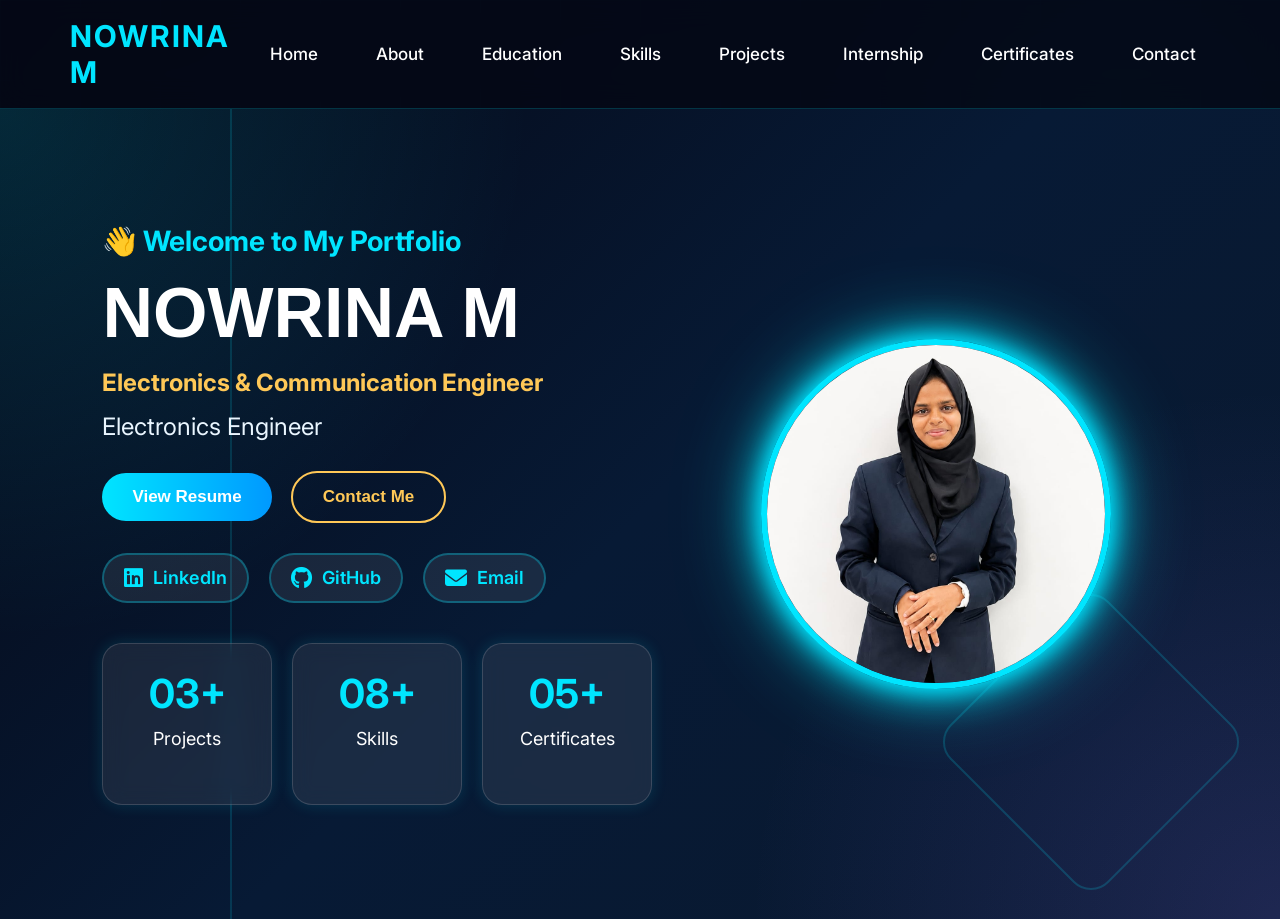
==== home.html @ 6d5f5b17 "initialize portfolio website" ====
<!DOCTYPE html>
<html lang="en">

<head>
    <meta charset="UTF-8">
    <meta name="viewport" content="width=device-width, initial-scale=1.0">
    <title>Home - Nowrina Portfolio</title>

    <link rel="stylesheet" href="css/common.css">
    <link rel="stylesheet" href="css/home.css">
    <link rel="stylesheet" href="https://cdnjs.cloudflare.com/ajax/libs/font-awesome/6.5.2/css/all.min.css">
</head>

<body>

    <!-- Navigation -->

    <nav>

        <div class="logo">
            NOWRINA M
        </div>

        <ul>
            <li><a href="home.html">Home</a></li>
            <li><a href="pages/about.html">About</a></li>
            <li><a href="pages/education.html">Education</a></li>
            <li><a href="pages/skills.html">Skills</a></li>
            <li><a href="pages/projects.html">Projects</a></li>
            <li><a href="pages/internship.html">Internship</a></li>
            <li><a href="pages/certifications.html">Certificates</a></li>
            <li><a href="pages/contact.html">Contact</a></li>
        </ul>

    </nav>

    <!-- Hero Section -->

    <section class="hero">

        <div class="hero-text">

            <h3>👋 Welcome to My Portfolio</h3>

            <h1>NOWRINA M</h1>

            <h2>Electronics & Communication Engineer</h2>

            <p>
                <span id="typing"></span>
            </p>

            <a href="resume/Resume.docx" target="_blank">
                <button class="btn1">View Resume</button>
            </a>

            <a href="pages/contact.html">
                <button class="btn2">Contact Me</button>
            </a>

            <div class="social-icons">

    <a href="https://www.linkedin.com/in/nowrinam09" target="_blank">
        <i class="fab fa-linkedin"></i>
        <span>LinkedIn</span>
    </a>

    <a href="https://github.com/nowrina" target="_blank">
        <i class="fab fa-github"></i>
        <span>GitHub</span>
    </a>

    <a href="mailto:nowrina536@gmail.com">
        <i class="fas fa-envelope"></i>
        <span>Email</span>
    </a>

</div>

            <div class="stats">

                <div class="stat-card">
                    <h2>03+</h2>
                    <p>Projects</p>
                </div>

                <div class="stat-card">
                    <h2>08+</h2>
                    <p>Skills</p>
                </div>

                <div class="stat-card">
                    <h2>05+</h2>
                    <p>Certificates</p>
                </div>

            </div>

        </div>

        <div class="hero-image">

            <img src="images/profile/profile.jpg" alt="Nowrina">

        </div>

    </section>

    <script src="js/script.js"></script>


</body>

</html>
---- css/common.css ----
/* ==========================
   GOOGLE FONT
========================== */
@import url('https://fonts.googleapis.com/css2?family=Inter:wght@300;400;500;600;700&display=swap');

/* ==========================
   RESET
========================== */
*{
    margin:0;
    padding:0;
    box-sizing:border-box;
}

/* ==========================
   BODY
========================== */
body{
    font-family:'Inter',sans-serif;
    background:linear-gradient(135deg,#050816,#071A35,#0A192F);
    color:#ffffff;
    overflow-x:hidden;
    position:relative;
}

/* Background Grid */
body::before{
    content:"";
    position:fixed;
    inset:0;
    background-image:
        linear-gradient(rgba(0,229,255,.08) 1px, transparent 1px),
        linear-gradient(90deg, rgba(0,229,255,.08) 1px, transparent 1px);
    background-size:80px 80px;
    pointer-events:none;
    z-index:-2;
}

/* Background Glow */
body::after{
    content:"";
    position:fixed;
    top:-150px;
    right:-150px;
    width:600px;
    height:600px;
    background:radial-gradient(circle, rgba(0,229,255,.18), transparent 70%);
    filter:blur(60px);
    z-index:-1;
}

/* ==========================
   LINKS
========================== */
a{
    text-decoration:none;
}

/* ==========================
   NAVIGATION BAR
========================== */
nav{
    position:sticky;
    top:0;
    z-index:1000;

    display:flex;
    justify-content:space-between;
    align-items:center;

    padding:18px 70px;

    background:rgba(5,8,22,.90);
    backdrop-filter:blur(15px);

    border-bottom:1px solid rgba(0,229,255,.20);
}

/* Logo */
.logo{
    font-size:30px;
    font-weight:700;
    color:#00E5FF;
    letter-spacing:2px;
}

.logo:hover{
    color:#FFC857;
}

/* Menu */
nav ul{
    display:flex;
    list-style:none;
    gap:30px;
}

nav ul li a{
    color:white;
    font-size:17px;
    font-weight:500;
    padding:8px 14px;
    border-radius:8px;
    transition:.3s;
}

nav ul li a:hover{
    color:#00E5FF;
    background:rgba(0,229,255,.12);
}

nav ul li a.active{
    background:#00E5FF;
    color:#050816;
    font-weight:bold;
}
---- css/home.css ----
/* =========================
        HOME PAGE
========================= */

.hero{
    min-height:90vh;
    display:flex;
    justify-content:space-between;
    align-items:center;
    padding:60px 8%;
}

.hero-text{
    width:55%;
}

.hero-text h3{
    font-size:28px;
    color:#00E5FF;
}

.hero-text h1{
    font-family:'Space Grotesk',sans-serif;
    font-size:70px;
    color:white;
    margin:15px 0;
}

.hero-text h2{
    color:#FFC857;
    margin-bottom:15px;
}

.hero-text p{
    font-size:24px;
    color:#EAF6FF;
    margin-bottom:30px;
}

.hero-image{
    width:45%;
    display:flex;
    justify-content:center;
}

.hero-image img{

    width:350px;
    height:350px;

    object-fit:cover;

    border-radius:50%;

    border:6px solid #00E5FF;

    box-shadow:
    0 0 20px #00E5FF,
    0 0 40px #00E5FF,
    0 0 80px rgba(0,229,255,.6);

    transition:0.5s;

    animation:floatImage 4s ease-in-out infinite;
}

.hero-image img:hover{

    transform:scale(1.05);

}
.btn1,
.btn2{
    padding:14px 30px;
    border:none;
    border-radius:30px;
    cursor:pointer;
    font-size:17px;
    margin-right:15px;
    transition:.3s;
}

.btn1{

    background:linear-gradient(90deg,#00E5FF,#0099FF);

    color:white;

    font-weight:bold;

}

.btn2{

    background:transparent;

    color:#FFC857;

    border:2px solid #FFC857;

    font-weight:bold;

}

.btn1:hover,
.btn2:hover{
    transform:translateY(-4px);
}
/* ===========================
   PREMIUM HERO BACKGROUND
=========================== */

.hero{

    min-height:90vh;

    display:flex;

    justify-content:space-between;

    align-items:center;

    padding:70px 8%;

    position:relative;

    overflow:hidden;

    background:
    radial-gradient(circle at top left,
    rgba(0,229,255,.15),
    transparent 35%),

    radial-gradient(circle at bottom right,
    rgba(123,104,238,.18),
    transparent 35%),

    linear-gradient(135deg,#050816,#071A35,#0A192F);

}

/* Keep content above background */

.hero-text,
.hero-image{

    position:relative;

    z-index:2;

}
/* Decorative PCB Lines */

.hero::before{

    content:"";

    position:absolute;

    width:2px;

    height:100%;

    left:18%;

    top:0;

    background:rgba(0,229,255,.15);

}

.hero::after{

    content:"";

    position:absolute;

    width:220px;

    height:220px;

    border:2px solid rgba(0,229,255,.18);

    border-radius:25px;

    right:6%;

    bottom:8%;

    transform:rotate(45deg);

}
@keyframes floatImage{

    0%{
        transform:translateY(0);
    }

    50%{
        transform:translateY(-15px);
    }

    100%{
        transform:translateY(0);
    }

}
/* ===========================
   STATISTICS CARDS
=========================== */

.stats{

    display:flex;

    gap:25px;

    margin-top:50px;

}

.stat-card{

    background:rgba(255,255,255,.08);

    border:1px solid rgba(255,255,255,.12);

    backdrop-filter:blur(15px);

    padding:25px;

    width:170px;

    border-radius:20px;

    text-align:center;

    transition:.4s;

    box-shadow:0 0 15px rgba(0,229,255,.15);

}

.stat-card:hover{

    transform:translateY(-10px);

    box-shadow:0 0 25px rgba(0,229,255,.45);

}

/* ===========================
   STATISTICS CARDS
=========================== */

.stats{

    display:flex;

    gap:25px;

    margin-top:50px;

}

.stat-card{

    background:rgba(255,255,255,.08);

    border:1px solid rgba(255,255,255,.12);

    backdrop-filter:blur(15px);

    padding:25px;

    width:170px;

    border-radius:20px;

    text-align:center;

    transition:.4s;

    box-shadow:0 0 15px rgba(0,229,255,.15);

}

.stat-card:hover{

    transform:translateY(-10px);

    box-shadow:0 0 25px rgba(0,229,255,.45);

}

.stat-card h2{

    color:#00E5FF;

    font-size:40px;

}

.stat-card p{

    color:#ffffff;

    font-size:18px;

    margin-top:10px;

}
/* ===========================
   SOCIAL ICONS
=========================== */

/* ===========================
   SOCIAL ICONS
=========================== */

.social-icons{
    display:flex;
    gap:20px;
    margin-top:30px;
}

.social-icons a{

    display:flex;
    align-items:center;
    justify-content:center;

    gap:10px;

    text-decoration:none;

    color:#00E5FF;

    background:rgba(255,255,255,.08);

    border:2px solid rgba(0,229,255,.3);

    border-radius:30px;

    padding:12px 20px;

    transition:.3s;

}

.social-icons a i{

    font-size:22px;

}

.social-icons a span{

    font-size:18px;

    font-weight:600;

}

.social-icons a:hover{

    background:#00E5FF;

    color:#050816;

    transform:translateY(-5px);

}
/* ===========================
   STATISTICS CARDS
=========================== */

.stats{
    display:flex;
    gap:20px;
    margin-top:40px;
    flex-wrap:wrap;
}

.stat-card{
    width:170px;
    padding:25px;
    text-align:center;
    background:rgba(255,255,255,0.08);
    border:1px solid rgba(255,255,255,0.15);
    border-radius:20px;
    backdrop-filter:blur(10px);
    transition:0.4s;
}

.stat-card h2{
    color:#00E5FF;
    font-size:40px;
    margin-bottom:10px;
}

.stat-card p{
    color:white;
    font-size:18px;
}

.stat-card:hover{
    transform:translateY(-10px);
    box-shadow:0 0 20px rgba(0,229,255,0.4);
}
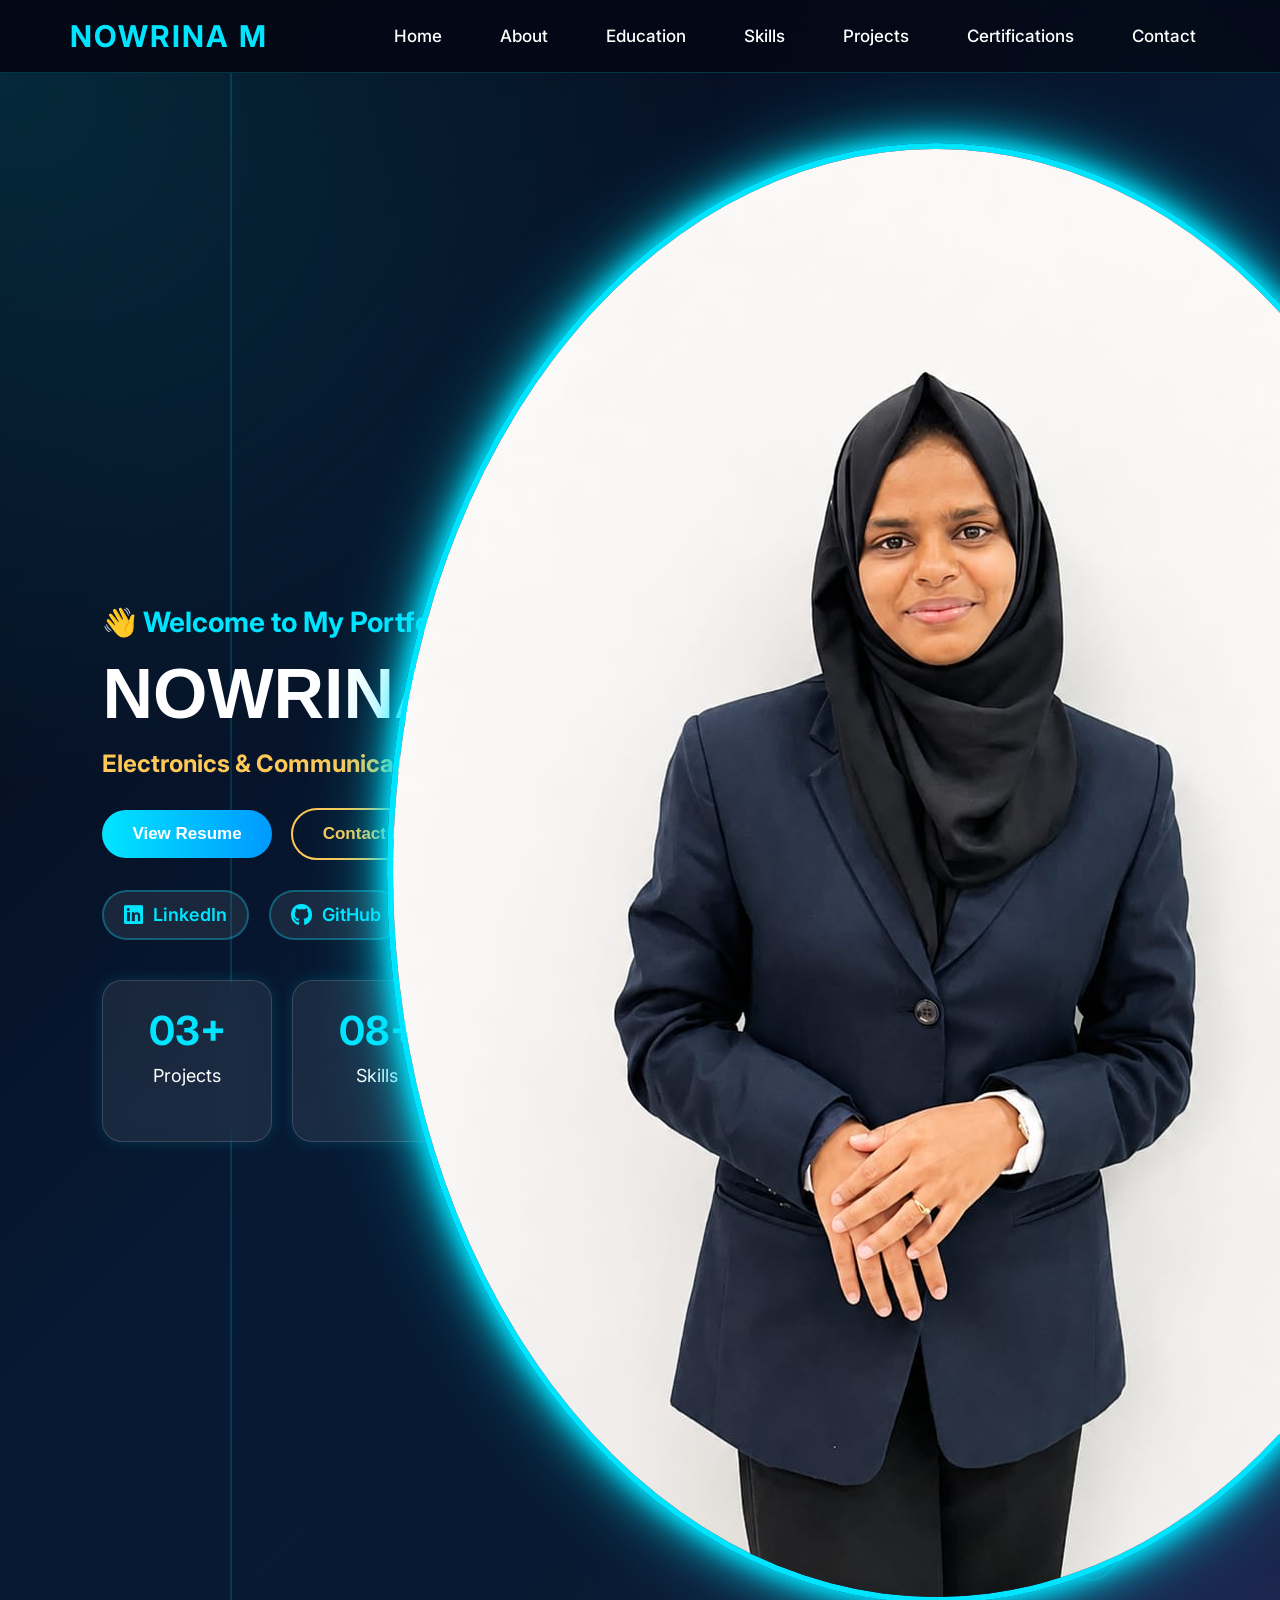
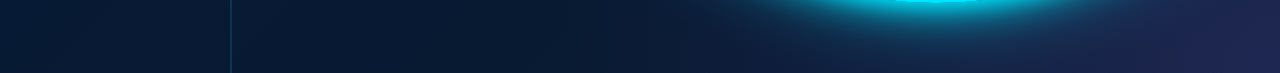
==== commit 5aad1c2e: "Updated portfolio website" ====
--- a/home.html
+++ b/home.html
@@ -16,23 +16,24 @@
     <!-- Navigation -->
 
     <nav>
+    <div class="logo">
+        NOWRINA M
+    </div>
 
-        <div class="logo">
-            NOWRINA M
-        </div>
+    <div class="menu-icon" onclick="toggleMenu()">
+        ☰
+    </div>
 
-        <ul>
-            <li><a href="home.html">Home</a></li>
-            <li><a href="pages/about.html">About</a></li>
-            <li><a href="pages/education.html">Education</a></li>
-            <li><a href="pages/skills.html">Skills</a></li>
-            <li><a href="pages/projects.html">Projects</a></li>
-            <li><a href="pages/internship.html">Internship</a></li>
-            <li><a href="pages/certifications.html">Certificates</a></li>
-            <li><a href="pages/contact.html">Contact</a></li>
-        </ul>
-
-    </nav>
+    <ul id="nav-links">
+        <li><a href="home.html">Home</a></li>
+        <li><a href="pages/about.html">About</a></li>
+        <li><a href="pages/education.html">Education</a></li>
+        <li><a href="pages/skills.html">Skills</a></li>
+        <li><a href="pages/projects.html">Projects</a></li>
+        <li><a href="pages/certifications.html">Certifications</a></li>
+        <li><a href="pages/contact.html">Contact</a></li>
+    </ul>
+</nav>
 
     <!-- Hero Section -->
 
--- a/css/common.css
+++ b/css/common.css
@@ -113,4 +113,133 @@
     background:#00E5FF;
     color:#050816;
     font-weight:bold;
-}+}
+/* Mobile Responsive Design */
+
+@media screen and (max-width:768px){
+
+    body{
+        overflow-x:hidden;
+    }
+
+
+    /* Navigation */
+    nav{
+        flex-direction:column;
+        padding:20px;
+    }
+
+    nav ul{
+        flex-direction:column;
+        gap:15px;
+        text-align:center;
+    }
+
+
+    /* Hero Section */
+    .hero{
+        flex-direction:column;
+        text-align:center;
+        padding:30px 20px;
+    }
+
+
+    .hero-text{
+        width:100%;
+    }
+
+
+    .hero-text h1{
+        font-size:32px;
+    }
+
+
+    .hero-text p{
+        font-size:16px;
+    }
+
+
+    .hero-image img{
+        width:250px;
+        height:250px;
+        margin-top:30px;
+    }
+
+
+    /* Sections */
+    section{
+        padding:40px 20px;
+    }
+
+
+    /* Cards */
+    .card-container{
+        flex-direction:column;
+    }
+
+
+    .card{
+        width:100%;
+    }
+
+
+    /* Buttons */
+    button{
+        width:90%;
+    }
+
+
+    /* Footer */
+    footer{
+        text-align:center;
+    }
+
+}
+/* Hamburger menu */
+
+.menu-icon{
+    display:none;
+    font-size:30px;
+    cursor:pointer;
+}
+
+
+/* Mobile Navbar */
+
+@media screen and (max-width:768px){
+
+    nav{
+        display:flex;
+        justify-content:space-between;
+        align-items:center;
+        padding:20px;
+    }
+
+
+    .menu-icon{
+        display:block;
+    }
+
+
+    nav ul{
+        display:none;
+        flex-direction:column;
+        position:absolute;
+        top:70px;
+        left:0;
+        width:100%;
+        text-align:center;
+        padding:20px;
+    }
+
+
+    nav ul.active{
+        display:flex;
+    }
+
+
+    nav ul li{
+        margin:15px 0;
+    }
+
+}
--- a/css/home.css
+++ b/css/home.css
@@ -45,8 +45,11 @@
 
 .hero-image img{
 
-    width:350px;
-    height:350px;
+   .hero-image img{
+    width:100%;
+    max-width:400px;
+    height:auto;
+   }
 
     object-fit:cover;
 
@@ -407,4 +410,12 @@
 .stat-card:hover{
     transform:translateY(-10px);
     box-shadow:0 0 20px rgba(0,229,255,0.4);
+}
+@media screen and (max-width:768px){
+
+    .hero-image img{
+        max-width:250px;
+        height:auto;
+    }
+
 }
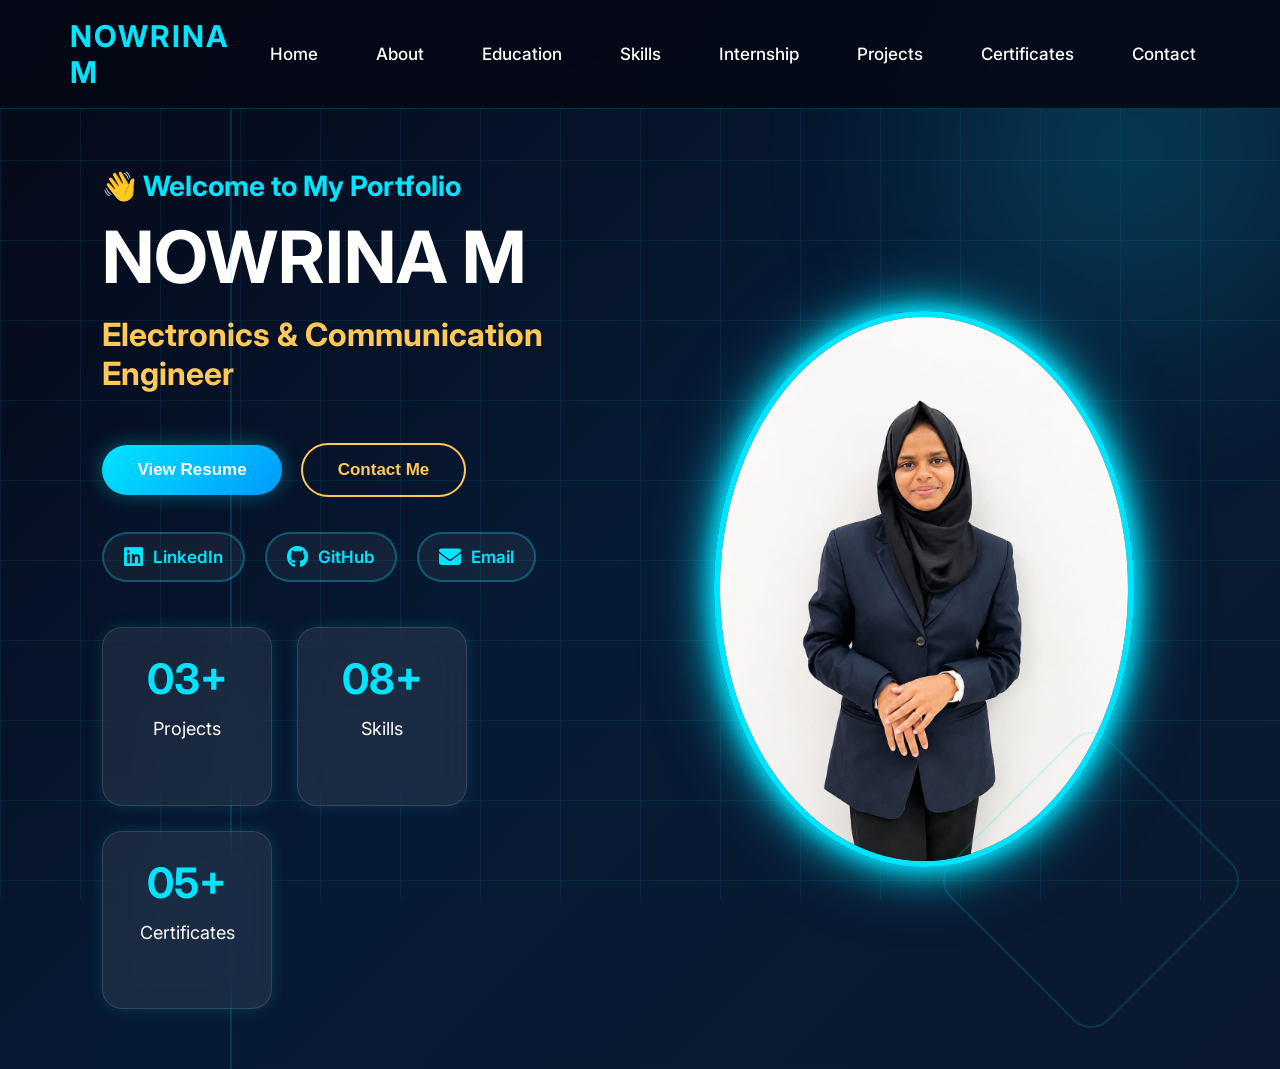
==== commit 8aaf10ad: "naviagation bar changes" ====
--- a/home.html
+++ b/home.html
@@ -25,14 +25,15 @@
     </div>
 
     <ul id="nav-links">
-        <li><a href="home.html">Home</a></li>
-        <li><a href="pages/about.html">About</a></li>
-        <li><a href="pages/education.html">Education</a></li>
-        <li><a href="pages/skills.html">Skills</a></li>
-        <li><a href="pages/projects.html">Projects</a></li>
-        <li><a href="pages/certifications.html">Certifications</a></li>
-        <li><a href="pages/contact.html">Contact</a></li>
-    </ul>
+    <li><a href="home.html">Home</a></li>
+    <li><a href="pages/about.html">About</a></li>
+    <li><a href="pages/education.html">Education</a></li>
+    <li><a href="pages/skills.html">Skills</a></li>
+    <li><a href="pages/internship.html">Internship</a></li>
+    <li><a href="pages/projects.html">Projects</a></li>
+    <li><a href="pages/certifications.html">Certificates</a></li>
+    <li><a href="pages/contact.html">Contact</a></li>
+</ul>
 </nav>
 
     <!-- Hero Section -->
--- a/css/common.css
+++ b/css/common.css
@@ -114,7 +114,20 @@
     color:#050816;
     font-weight:bold;
 }
-/* Mobile Responsive Design */
+/* ==========================
+   HAMBURGER MENU
+========================== */
+
+.menu-icon{
+    display:none;
+    font-size:30px;
+    cursor:pointer;
+}
+
+
+/* ==========================
+   MOBILE RESPONSIVE
+========================== */
 
 @media screen and (max-width:768px){
 
@@ -124,19 +137,47 @@
 
 
     /* Navigation */
+
     nav{
+        flex-direction:row;
+        justify-content:space-between;
+        align-items:center;
+        padding:20px;
+    }
+
+
+    .menu-icon{
+        display:block;
+    }
+
+
+    nav ul{
+        display:none;
         flex-direction:column;
+        position:absolute;
+        top:75px;
+        left:0;
+        width:100%;
+        background:rgba(5,8,22,.95);
+        text-align:center;
         padding:20px;
-    }
-
-    nav ul{
-        flex-direction:column;
         gap:15px;
-        text-align:center;
-    }
+    }
+
+
+    nav ul.active{
+        display:flex;
+    }
+
+
+    nav ul li{
+        margin:10px 0;
+    }
+
 
 
     /* Hero Section */
+
     .hero{
         flex-direction:column;
         text-align:center;
@@ -166,13 +207,8 @@
     }
 
 
-    /* Sections */
-    section{
-        padding:40px 20px;
-    }
-
-
     /* Cards */
+
     .card-container{
         flex-direction:column;
     }
@@ -184,62 +220,14 @@
 
 
     /* Buttons */
+
     button{
         width:90%;
     }
 
 
-    /* Footer */
     footer{
         text-align:center;
     }
 
-}
-/* Hamburger menu */
-
-.menu-icon{
-    display:none;
-    font-size:30px;
-    cursor:pointer;
-}
-
-
-/* Mobile Navbar */
-
-@media screen and (max-width:768px){
-
-    nav{
-        display:flex;
-        justify-content:space-between;
-        align-items:center;
-        padding:20px;
-    }
-
-
-    .menu-icon{
-        display:block;
-    }
-
-
-    nav ul{
-        display:none;
-        flex-direction:column;
-        position:absolute;
-        top:70px;
-        left:0;
-        width:100%;
-        text-align:center;
-        padding:20px;
-    }
-
-
-    nav ul.active{
-        display:flex;
-    }
-
-
-    nav ul li{
-        margin:15px 0;
-    }
-
-}
+}
--- a/css/home.css
+++ b/css/home.css
@@ -1,68 +1,74 @@
-/* =========================
-        HOME PAGE
-========================= */
+/* ==================================================
+                HOME PAGE
+================================================== */
 
 .hero{
-    min-height:90vh;
     display:flex;
     justify-content:space-between;
     align-items:center;
+    min-height:90vh;
     padding:60px 8%;
+    gap:60px;
+    position:relative;
 }
 
 .hero-text{
-    width:55%;
+    flex:1;
+    max-width:55%;
 }
 
 .hero-text h3{
     font-size:28px;
     color:#00E5FF;
+    margin-bottom:10px;
 }
 
 .hero-text h1{
-    font-family:'Space Grotesk',sans-serif;
-    font-size:70px;
-    color:white;
-    margin:15px 0;
+    font-size:72px;
+    color:#ffffff;
+    margin-bottom:15px;
+    font-weight:700;
 }
 
 .hero-text h2{
+    font-size:32px;
     color:#FFC857;
-    margin-bottom:15px;
+    margin-bottom:20px;
 }
 
 .hero-text p{
-    font-size:24px;
+    font-size:22px;
     color:#EAF6FF;
-    margin-bottom:30px;
-}
+    line-height:1.7;
+    margin-bottom:35px;
+}
+/* ==================================================
+                PROFILE IMAGE
+================================================== */
 
 .hero-image{
-    width:45%;
+    flex:1;
     display:flex;
     justify-content:center;
+    align-items:center;
 }
 
 .hero-image img{
-
-   .hero-image img{
     width:100%;
-    max-width:400px;
+    max-width:420px;
     height:auto;
-   }
-
+
+    border-radius:50%;
     object-fit:cover;
 
-    border-radius:50%;
-
     border:6px solid #00E5FF;
 
     box-shadow:
-    0 0 20px #00E5FF,
-    0 0 40px #00E5FF,
-    0 0 80px rgba(0,229,255,.6);
-
-    transition:0.5s;
+        0 0 20px #00E5FF,
+        0 0 40px #00E5FF,
+        0 0 70px rgba(0,229,255,.5);
+
+    transition:0.4s ease;
 
     animation:floatImage 4s ease-in-out infinite;
 }
@@ -71,132 +77,19 @@
 
     transform:scale(1.05);
 
-}
-.btn1,
-.btn2{
-    padding:14px 30px;
-    border:none;
-    border-radius:30px;
-    cursor:pointer;
-    font-size:17px;
-    margin-right:15px;
-    transition:.3s;
-}
-
-.btn1{
-
-    background:linear-gradient(90deg,#00E5FF,#0099FF);
-
-    color:white;
-
-    font-weight:bold;
-
-}
-
-.btn2{
-
-    background:transparent;
-
-    color:#FFC857;
-
-    border:2px solid #FFC857;
-
-    font-weight:bold;
-
-}
-
-.btn1:hover,
-.btn2:hover{
-    transform:translateY(-4px);
-}
-/* ===========================
-   PREMIUM HERO BACKGROUND
-=========================== */
-
-.hero{
-
-    min-height:90vh;
-
-    display:flex;
-
-    justify-content:space-between;
-
-    align-items:center;
-
-    padding:70px 8%;
-
-    position:relative;
-
-    overflow:hidden;
-
-    background:
-    radial-gradient(circle at top left,
-    rgba(0,229,255,.15),
-    transparent 35%),
-
-    radial-gradient(circle at bottom right,
-    rgba(123,104,238,.18),
-    transparent 35%),
-
-    linear-gradient(135deg,#050816,#071A35,#0A192F);
-
-}
-
-/* Keep content above background */
-
-.hero-text,
-.hero-image{
-
-    position:relative;
-
-    z-index:2;
-
-}
-/* Decorative PCB Lines */
-
-.hero::before{
-
-    content:"";
-
-    position:absolute;
-
-    width:2px;
-
-    height:100%;
-
-    left:18%;
-
-    top:0;
-
-    background:rgba(0,229,255,.15);
-
-}
-
-.hero::after{
-
-    content:"";
-
-    position:absolute;
-
-    width:220px;
-
-    height:220px;
-
-    border:2px solid rgba(0,229,255,.18);
-
-    border-radius:25px;
-
-    right:6%;
-
-    bottom:8%;
-
-    transform:rotate(45deg);
-
-}
+    box-shadow:
+        0 0 30px #00E5FF,
+        0 0 60px #00E5FF,
+        0 0 100px rgba(0,229,255,.8);
+
+}
+
+/* Floating Animation */
+
 @keyframes floatImage{
 
     0%{
-        transform:translateY(0);
+        transform:translateY(0px);
     }
 
     50%{
@@ -204,13 +97,142 @@
     }
 
     100%{
-        transform:translateY(0);
+        transform:translateY(0px);
     }
 
 }
-/* ===========================
-   STATISTICS CARDS
-=========================== */
+/* ==================================================
+                BUTTONS
+================================================== */
+
+.btn1,
+.btn2{
+
+    padding:15px 35px;
+
+    font-size:17px;
+
+    border-radius:35px;
+
+    cursor:pointer;
+
+    border:none;
+
+    font-weight:600;
+
+    transition:0.4s;
+
+    margin-right:15px;
+
+    margin-top:15px;
+
+}
+
+.btn1{
+
+    background:linear-gradient(135deg,#00E5FF,#0099FF);
+
+    color:white;
+
+    box-shadow:0 0 20px rgba(0,229,255,.35);
+
+}
+
+.btn1:hover{
+
+    transform:translateY(-5px);
+
+    box-shadow:0 0 35px rgba(0,229,255,.65);
+
+}
+
+.btn2{
+
+    background:transparent;
+
+    border:2px solid #FFC857;
+
+    color:#FFC857;
+
+}
+
+.btn2:hover{
+
+    background:#FFC857;
+
+    color:#050816;
+
+    transform:translateY(-5px);
+
+}
+/* ==================================================
+                SOCIAL ICONS
+================================================== */
+
+.social-icons{
+
+    display:flex;
+
+    gap:20px;
+
+    margin-top:35px;
+
+    flex-wrap:wrap;
+
+}
+
+.social-icons a{
+
+    display:flex;
+
+    align-items:center;
+
+    gap:10px;
+
+    padding:12px 20px;
+
+    border-radius:35px;
+
+    color:#00E5FF;
+
+    text-decoration:none;
+
+    border:2px solid rgba(0,229,255,.3);
+
+    background:rgba(255,255,255,.05);
+
+    transition:.4s;
+
+}
+
+.social-icons a i{
+
+    font-size:22px;
+
+}
+
+.social-icons a span{
+
+    font-size:17px;
+
+    font-weight:600;
+
+}
+
+.social-icons a:hover{
+
+    background:#00E5FF;
+
+    color:#050816;
+
+    transform:translateY(-5px);
+
+    box-shadow:0 0 25px rgba(0,229,255,.5);
+
+}
+/* ==================================================
+                STATISTICS CARDS
+================================================== */
 
 .stats{
 
@@ -218,204 +240,179 @@
 
     gap:25px;
 
-    margin-top:50px;
+    margin-top:45px;
+
+    flex-wrap:wrap;
 
 }
 
 .stat-card{
 
+    width:170px;
+
+    padding:25px;
+
+    text-align:center;
+
     background:rgba(255,255,255,.08);
 
     border:1px solid rgba(255,255,255,.12);
 
+    border-radius:20px;
+
     backdrop-filter:blur(15px);
 
-    padding:25px;
-
-    width:170px;
-
-    border-radius:20px;
+    transition:.4s;
+
+    box-shadow:0 0 15px rgba(0,229,255,.15);
+
+}
+
+.stat-card:hover{
+
+    transform:translateY(-10px);
+
+    box-shadow:0 0 25px rgba(0,229,255,.45);
+
+}
+
+.stat-card h2{
+
+    color:#00E5FF;
+
+    font-size:42px;
+
+    margin-bottom:10px;
+
+}
+
+.stat-card p{
+
+    color:#ffffff;
+
+    font-size:18px;
+
+}
+/* ==================================================
+                PREMIUM HERO EFFECTS
+================================================== */
+
+.hero::before{
+
+    content:"";
+
+    position:absolute;
+
+    left:18%;
+
+    top:0;
+
+    width:2px;
+
+    height:100%;
+
+    background:rgba(0,229,255,.15);
+
+}
+
+.hero::after{
+
+    content:"";
+
+    position:absolute;
+
+    right:6%;
+
+    bottom:8%;
+
+    width:220px;
+
+    height:220px;
+
+    border:2px solid rgba(0,229,255,.15);
+
+    border-radius:25px;
+
+    transform:rotate(45deg);
+
+}
+/* ==================================================
+                MOBILE RESPONSIVE
+================================================== */
+
+@media screen and (max-width:768px){
+
+.hero{
+
+    flex-direction:column-reverse;
+
+    justify-content:center;
 
     text-align:center;
 
-    transition:.4s;
-
-    box-shadow:0 0 15px rgba(0,229,255,.15);
-
-}
-
-.stat-card:hover{
-
-    transform:translateY(-10px);
-
-    box-shadow:0 0 25px rgba(0,229,255,.45);
-
-}
-
-/* ===========================
-   STATISTICS CARDS
-=========================== */
+    padding:40px 20px;
+
+    gap:40px;
+
+}
+
+.hero-text{
+
+    max-width:100%;
+
+}
+
+.hero-text h1{
+
+    font-size:48px;
+
+}
+
+.hero-text h2{
+
+    font-size:24px;
+
+}
+
+.hero-text h3{
+
+    font-size:22px;
+
+}
+
+.hero-text p{
+
+    font-size:18px;
+
+}
+
+.hero-image img{
+
+    max-width:280px;
+
+}
+
+.social-icons{
+
+    justify-content:center;
+
+}
 
 .stats{
 
-    display:flex;
-
-    gap:25px;
-
-    margin-top:50px;
-
-}
-
-.stat-card{
-
-    background:rgba(255,255,255,.08);
-
-    border:1px solid rgba(255,255,255,.12);
-
-    backdrop-filter:blur(15px);
-
-    padding:25px;
-
-    width:170px;
-
-    border-radius:20px;
-
-    text-align:center;
-
-    transition:.4s;
-
-    box-shadow:0 0 15px rgba(0,229,255,.15);
-
-}
-
-.stat-card:hover{
-
-    transform:translateY(-10px);
-
-    box-shadow:0 0 25px rgba(0,229,255,.45);
-
-}
-
-.stat-card h2{
-
-    color:#00E5FF;
-
-    font-size:40px;
-
-}
-
-.stat-card p{
-
-    color:#ffffff;
-
-    font-size:18px;
-
-    margin-top:10px;
-
-}
-/* ===========================
-   SOCIAL ICONS
-=========================== */
-
-/* ===========================
-   SOCIAL ICONS
-=========================== */
-
-.social-icons{
-    display:flex;
-    gap:20px;
-    margin-top:30px;
-}
-
-.social-icons a{
-
-    display:flex;
-    align-items:center;
     justify-content:center;
 
-    gap:10px;
-
-    text-decoration:none;
-
-    color:#00E5FF;
-
-    background:rgba(255,255,255,.08);
-
-    border:2px solid rgba(0,229,255,.3);
-
-    border-radius:30px;
-
-    padding:12px 20px;
-
-    transition:.3s;
-
-}
-
-.social-icons a i{
-
-    font-size:22px;
-
-}
-
-.social-icons a span{
-
-    font-size:18px;
-
-    font-weight:600;
-
-}
-
-.social-icons a:hover{
-
-    background:#00E5FF;
-
-    color:#050816;
-
-    transform:translateY(-5px);
-
-}
-/* ===========================
-   STATISTICS CARDS
-=========================== */
-
-.stats{
-    display:flex;
-    gap:20px;
-    margin-top:40px;
-    flex-wrap:wrap;
-}
-
-.stat-card{
-    width:170px;
-    padding:25px;
-    text-align:center;
-    background:rgba(255,255,255,0.08);
-    border:1px solid rgba(255,255,255,0.15);
-    border-radius:20px;
-    backdrop-filter:blur(10px);
-    transition:0.4s;
-}
-
-.stat-card h2{
-    color:#00E5FF;
-    font-size:40px;
-    margin-bottom:10px;
-}
-
-.stat-card p{
-    color:white;
-    font-size:18px;
-}
-
-.stat-card:hover{
-    transform:translateY(-10px);
-    box-shadow:0 0 20px rgba(0,229,255,0.4);
-}
-@media screen and (max-width:768px){
-
-    .hero-image img{
-        max-width:250px;
-        height:auto;
-    }
-
-}+}
+
+.btn1,
+.btn2{
+
+    width:220px;
+
+    margin:10px auto;
+
+    display:block;
+
+}
+
+}
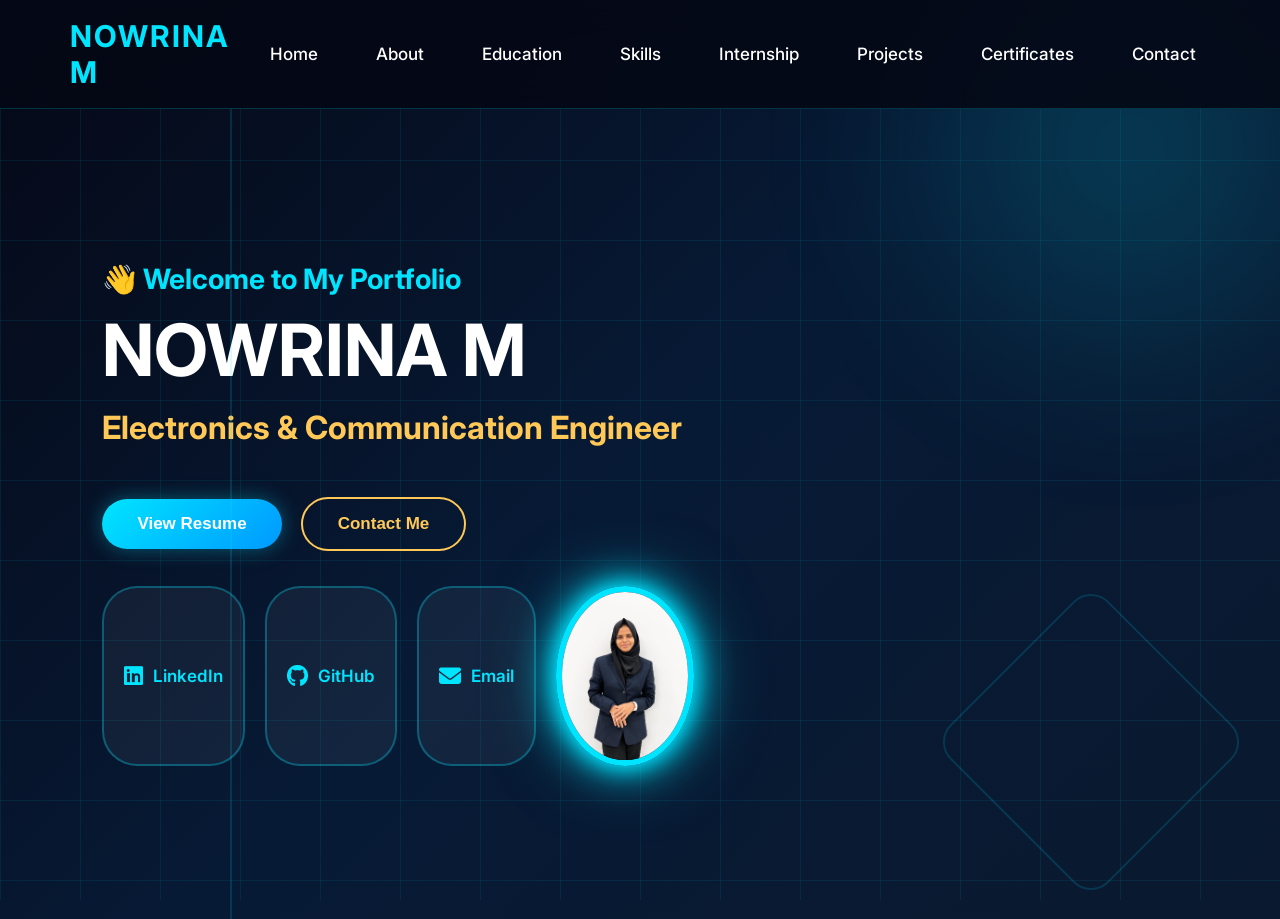
==== commit f80ec18d: "home changeses" ====
--- a/home.html
+++ b/home.html
@@ -77,28 +77,6 @@
         <span>Email</span>
     </a>
 
-</div>
-
-            <div class="stats">
-
-                <div class="stat-card">
-                    <h2>03+</h2>
-                    <p>Projects</p>
-                </div>
-
-                <div class="stat-card">
-                    <h2>08+</h2>
-                    <p>Skills</p>
-                </div>
-
-                <div class="stat-card">
-                    <h2>05+</h2>
-                    <p>Certificates</p>
-                </div>
-
-            </div>
-
-        </div>
 
         <div class="hero-image">
 
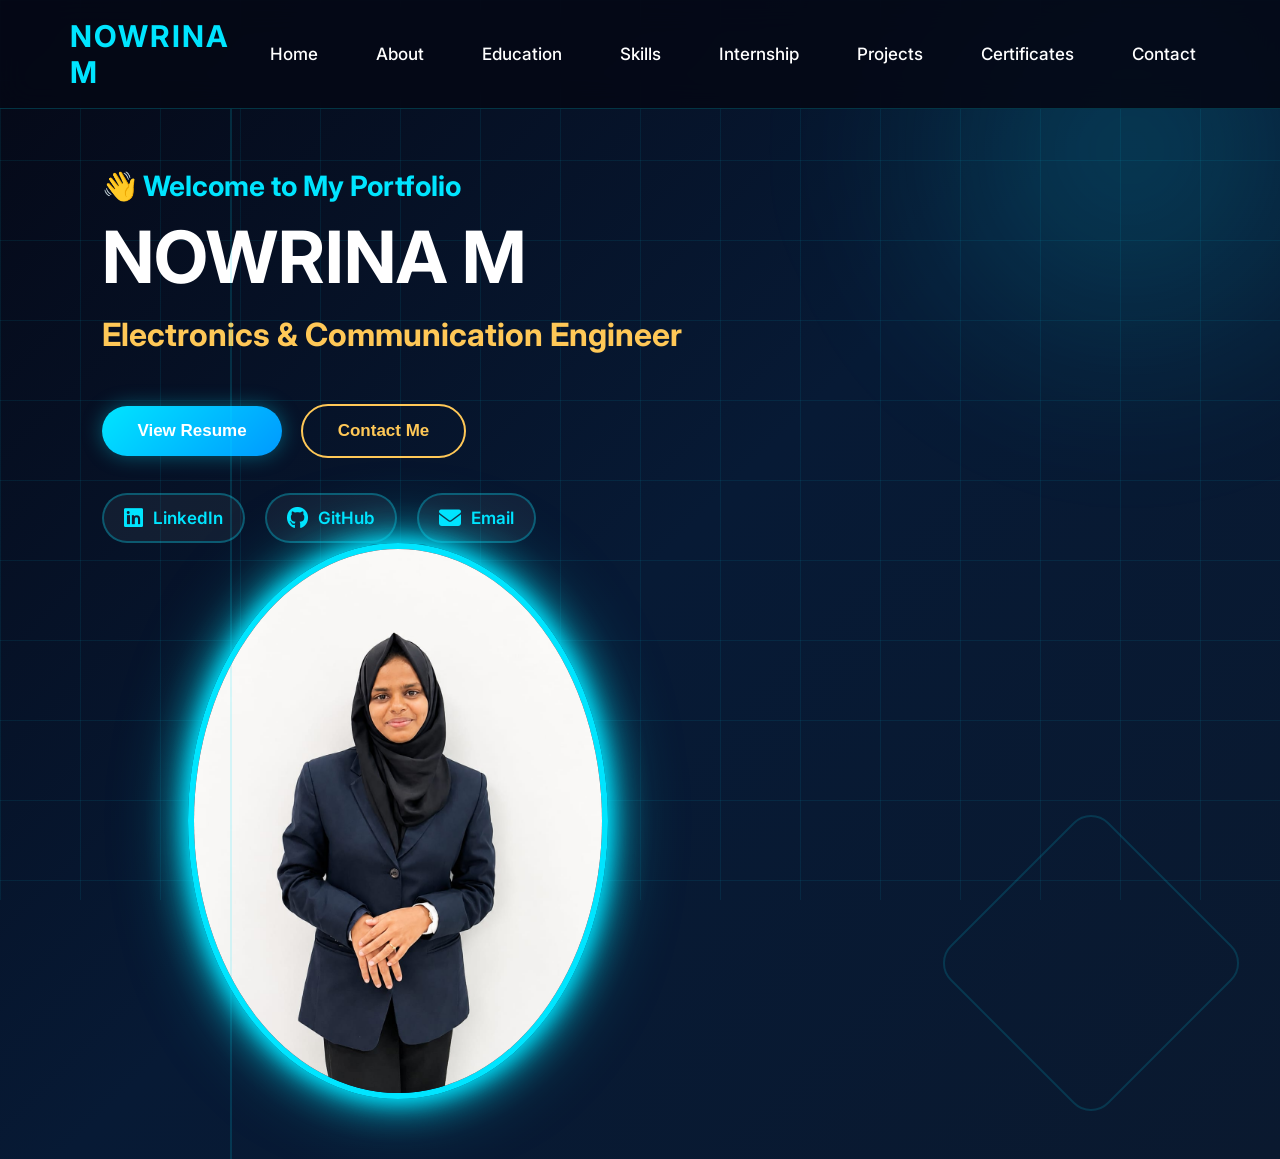
==== commit 8c2182a3: "image" ====
--- a/home.html
+++ b/home.html
@@ -77,6 +77,7 @@
         <span>Email</span>
     </a>
 
+        </div>
 
         <div class="hero-image">
 
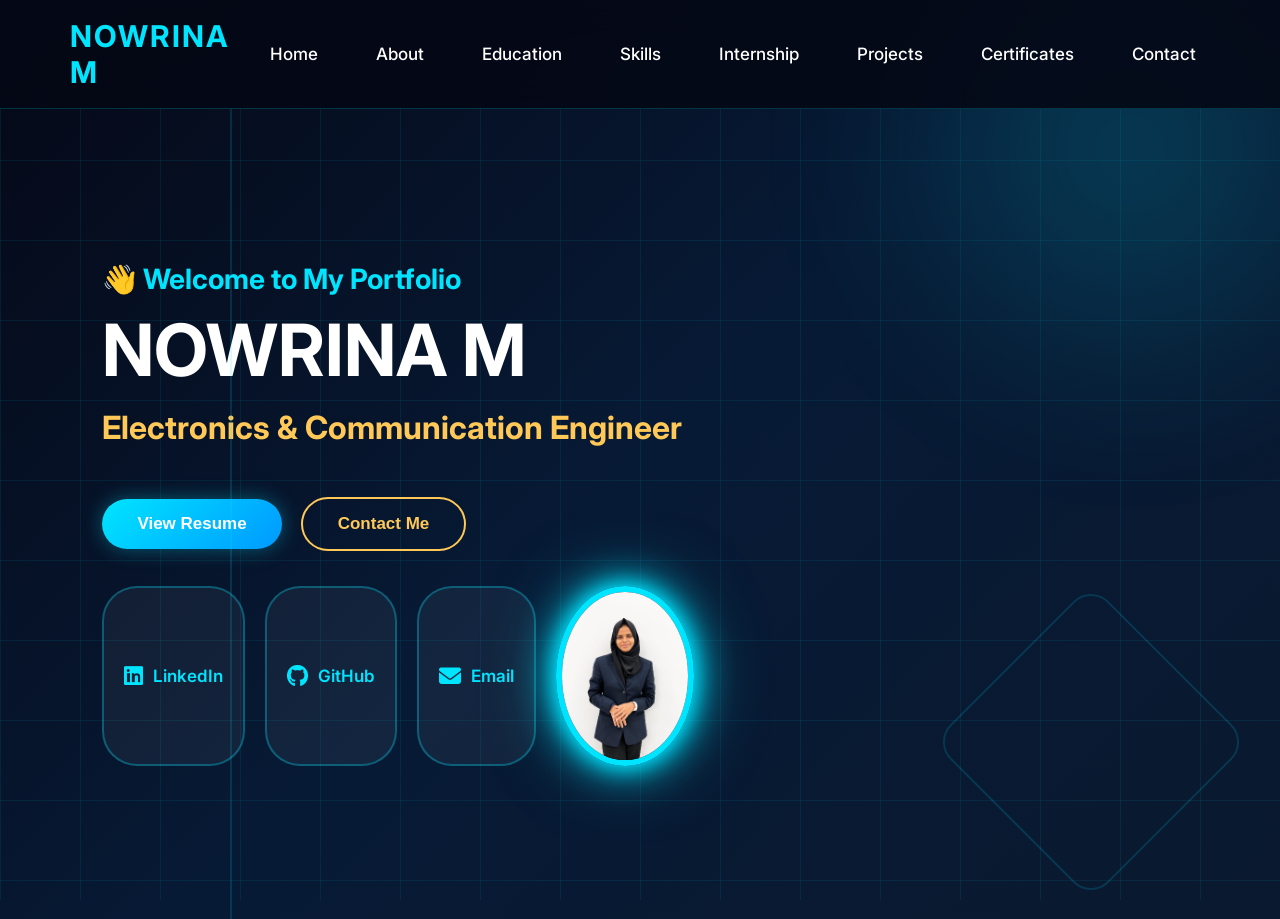
==== commit ea0224db: "chane" ====
--- a/home.html
+++ b/home.html
@@ -77,7 +77,6 @@
         <span>Email</span>
     </a>
 
-        </div>
 
         <div class="hero-image">
 
--- a/css/home.css
+++ b/css/home.css
@@ -231,69 +231,6 @@
 
 }
 /* ==================================================
-                STATISTICS CARDS
-================================================== */
-
-.stats{
-
-    display:flex;
-
-    gap:25px;
-
-    margin-top:45px;
-
-    flex-wrap:wrap;
-
-}
-
-.stat-card{
-
-    width:170px;
-
-    padding:25px;
-
-    text-align:center;
-
-    background:rgba(255,255,255,.08);
-
-    border:1px solid rgba(255,255,255,.12);
-
-    border-radius:20px;
-
-    backdrop-filter:blur(15px);
-
-    transition:.4s;
-
-    box-shadow:0 0 15px rgba(0,229,255,.15);
-
-}
-
-.stat-card:hover{
-
-    transform:translateY(-10px);
-
-    box-shadow:0 0 25px rgba(0,229,255,.45);
-
-}
-
-.stat-card h2{
-
-    color:#00E5FF;
-
-    font-size:42px;
-
-    margin-bottom:10px;
-
-}
-
-.stat-card p{
-
-    color:#ffffff;
-
-    font-size:18px;
-
-}
-/* ==================================================
                 PREMIUM HERO EFFECTS
 ================================================== */
 
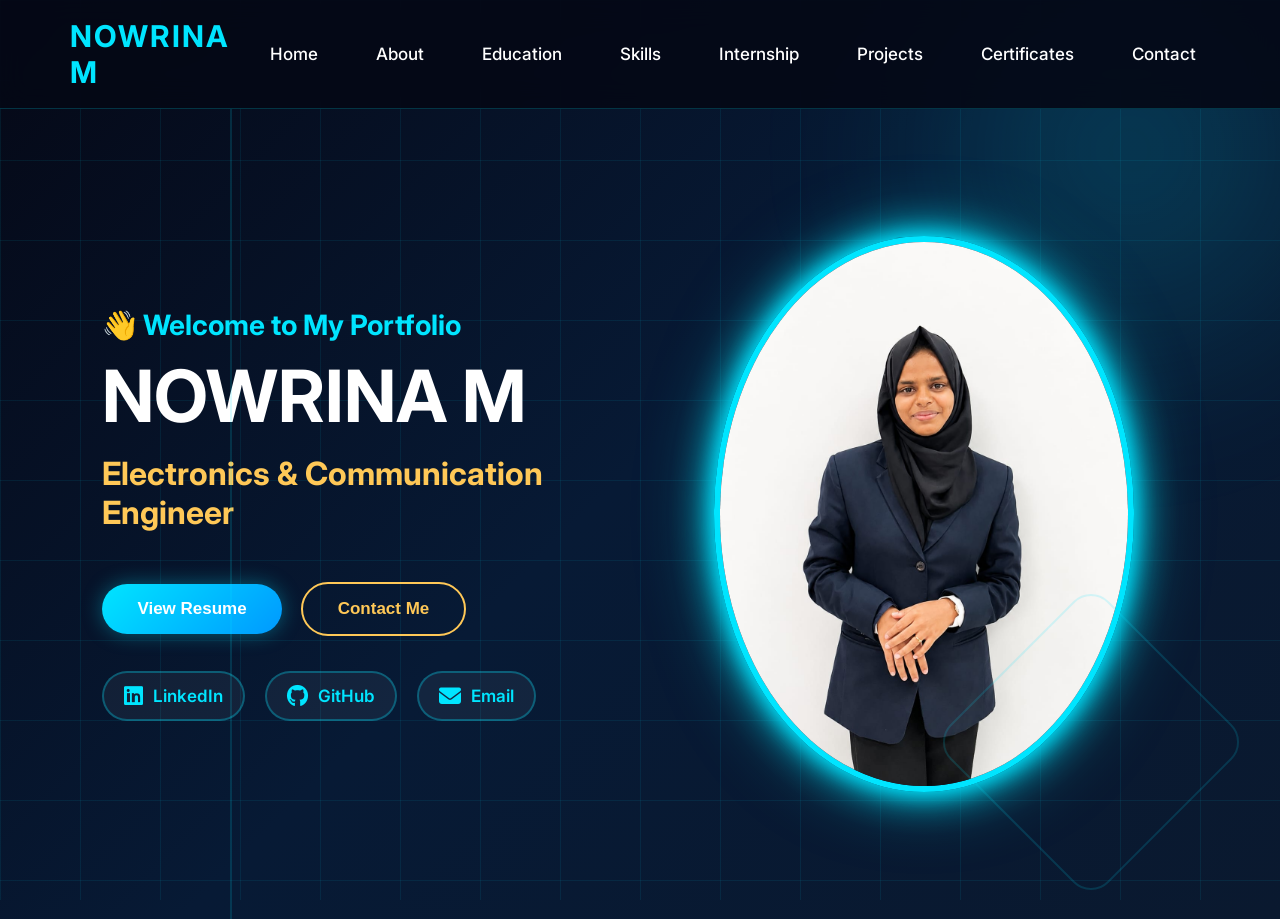
==== commit 5692b5a9: "change" ====
--- a/home.html
+++ b/home.html
@@ -77,6 +77,13 @@
         <span>Email</span>
     </a>
 
+</div>
+
+            
+
+    
+
+        </div>
 
         <div class="hero-image">
 
